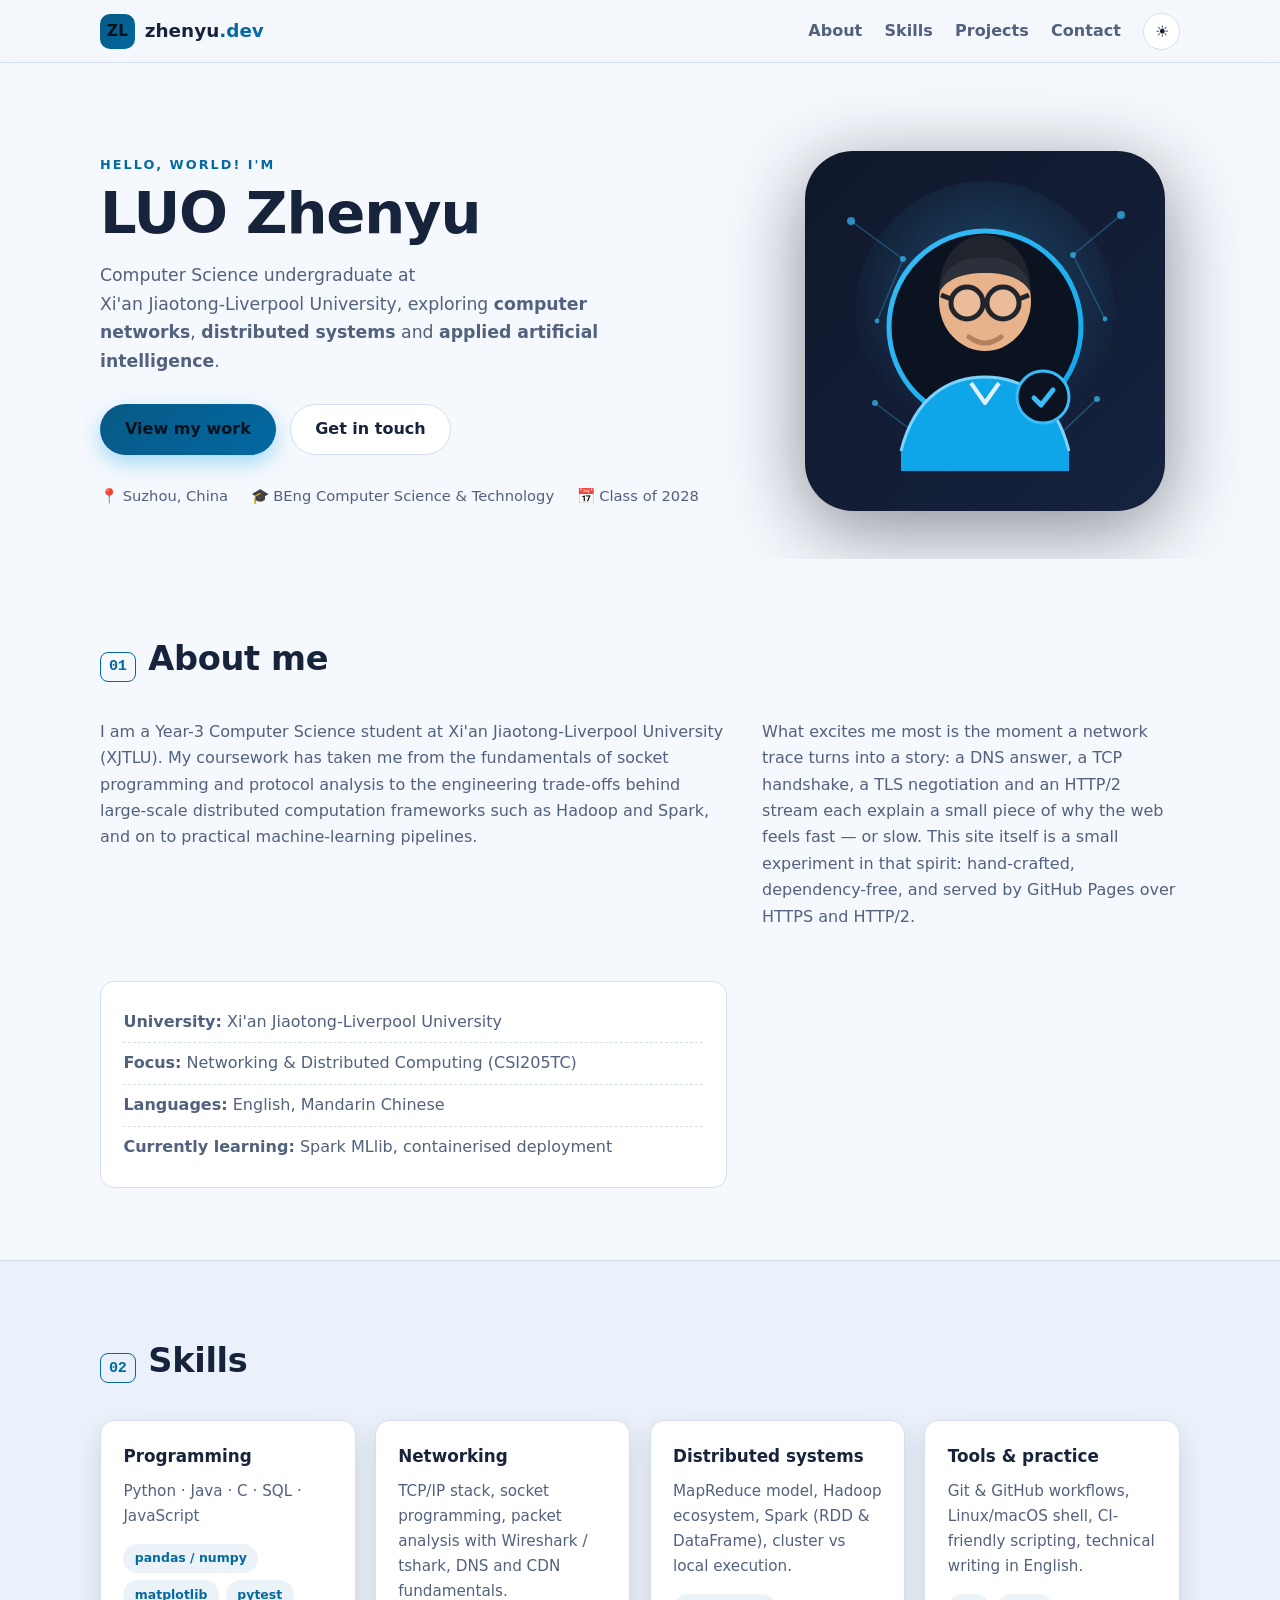
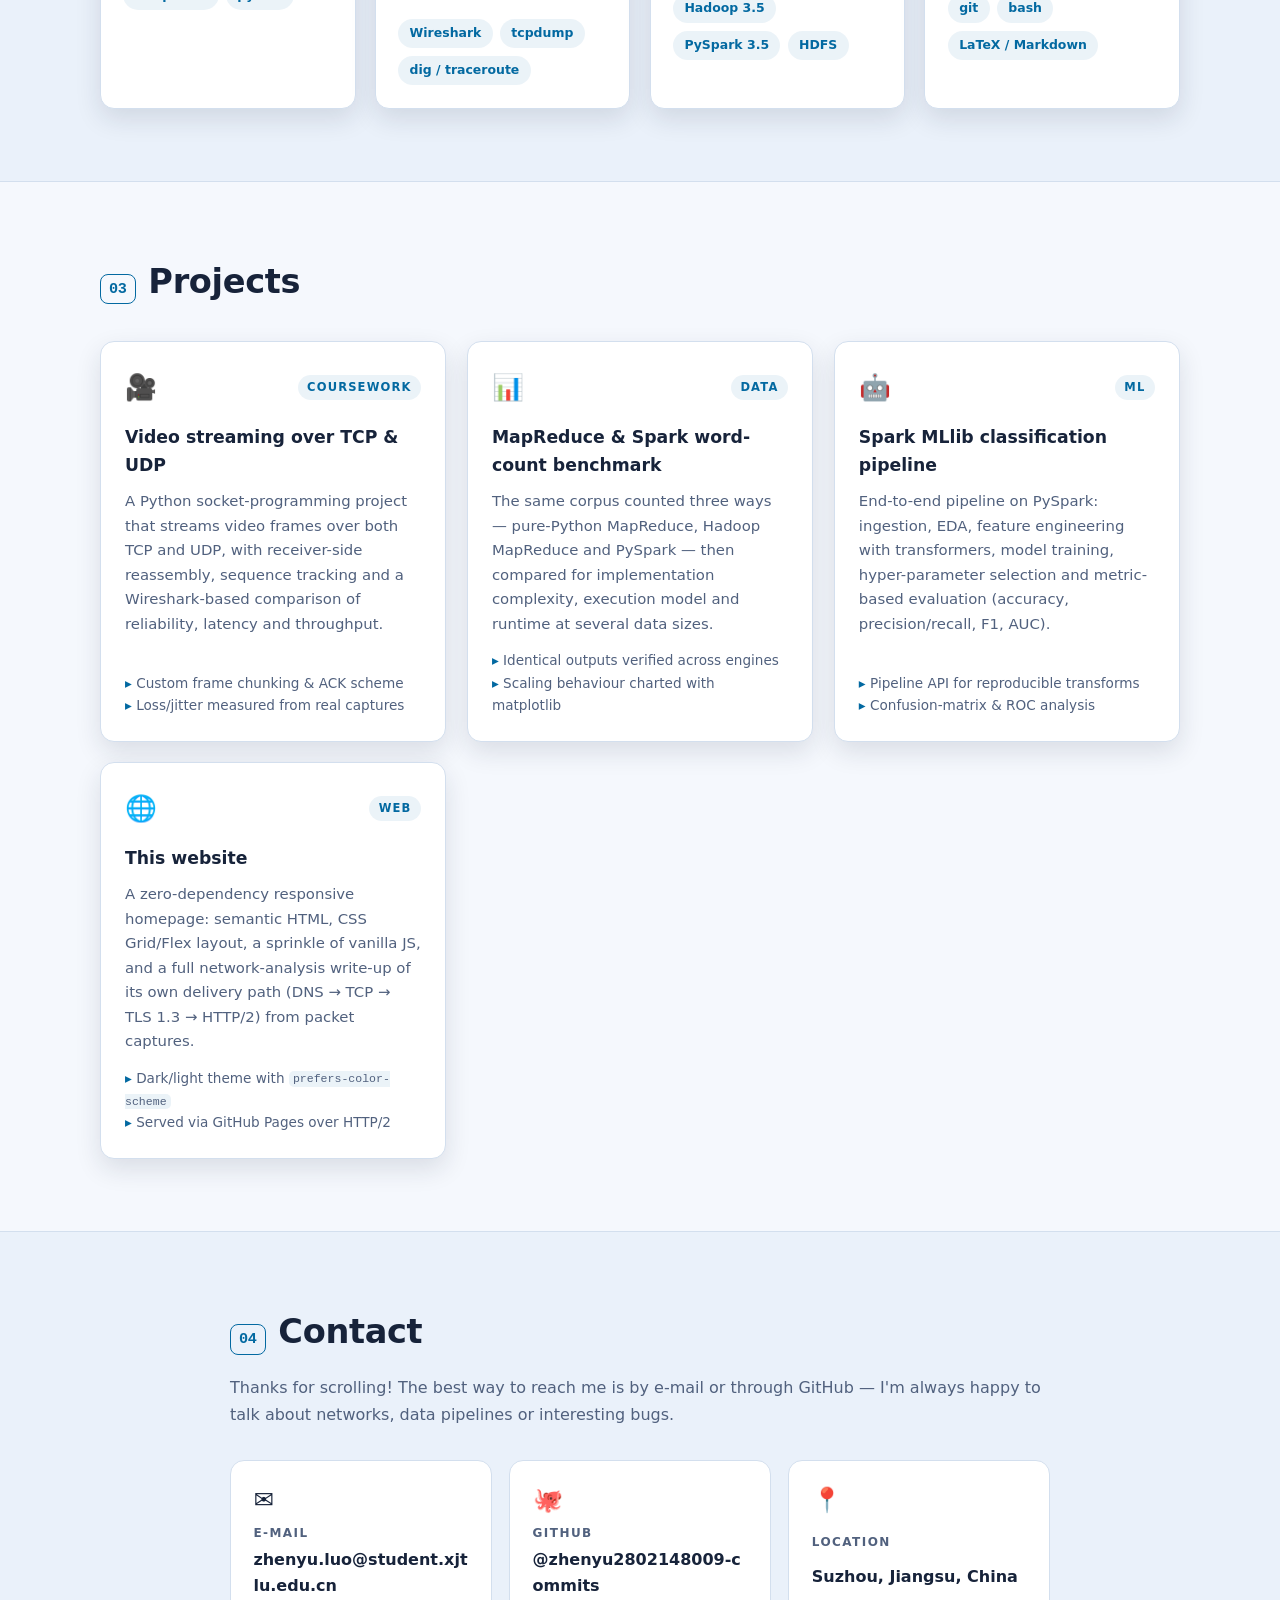
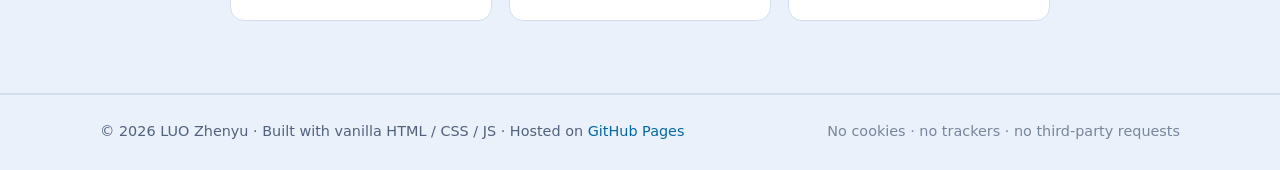
==== index.html @ c163ea19 "Initial homepage: responsive personal site (CSI205TC Q2)" ====
<!DOCTYPE html>
<html lang="en">
<head>
  <meta charset="UTF-8">
  <meta name="viewport" content="width=device-width, initial-scale=1.0">
  <meta name="description" content="Personal homepage of LUO Zhenyu — BEng Computer Science student at Xi'an Jiaotong-Liverpool University interested in networking, distributed systems and applied AI.">
  <meta name="author" content="LUO Zhenyu">
  <meta name="color-scheme" content="dark light">
  <meta property="og:title" content="LUO Zhenyu — Personal Homepage">
  <meta property="og:description" content="Computer Science student at XJTLU. Networking, distributed systems and applied AI.">
  <meta property="og:type" content="website">
  <meta property="og:url" content="https://zhenyu2802148009-commits.github.io/">
  <meta name="theme-color" content="#0f172a">
  <title>LUO Zhenyu — Personal Homepage</title>
  <link rel="icon" href="data:image/svg+xml,%3Csvg xmlns='http://www.w3.org/2000/svg' viewBox='0 0 64 64'%3E%3Crect width='64' height='64' rx='14' fill='%230f172a'/%3E%3Ctext x='32' y='42' font-family='Arial,Helvetica,sans-serif' font-size='30' font-weight='bold' fill='%2338bdf8' text-anchor='middle'%3EZL%3C/text%3E%3C/svg%3E">
  <link rel="stylesheet" href="css/style.css">
</head>
<body>
  <a class="skip-link" href="#main">Skip to main content</a>

  <header class="site-header">
    <nav class="nav container" aria-label="Main navigation">
      <a class="brand" href="#top">
        <span class="brand-mark" aria-hidden="true">ZL</span>
        <span class="brand-text">zhenyu<span class="accent">.dev</span></span>
      </a>
      <button class="nav-toggle" id="navToggle" aria-expanded="false" aria-controls="navMenu" aria-label="Toggle navigation menu">
        <span class="bar"></span><span class="bar"></span><span class="bar"></span>
      </button>
      <ul class="nav-menu" id="navMenu">
        <li><a href="#about">About</a></li>
        <li><a href="#skills">Skills</a></li>
        <li><a href="#projects">Projects</a></li>
        <li><a href="#contact">Contact</a></li>
        <li>
          <button class="theme-btn" id="themeToggle" aria-label="Toggle colour theme" title="Toggle theme">
            <span class="theme-icon" aria-hidden="true">☾</span>
          </button>
        </li>
      </ul>
    </nav>
  </header>

  <main id="main">
    <span id="top"></span>

    <!-- ============ HERO ============ -->
    <section class="hero" aria-labelledby="hero-title">
      <div class="container hero-grid">
        <div class="hero-text">
          <p class="eyebrow">Hello, world! I'm</p>
          <h1 id="hero-title">LUO Zhenyu</h1>
          <p class="tagline">
            Computer Science undergraduate at
            <span class="nowrap">Xi'an Jiaotong-Liverpool University</span>,
            exploring <strong>computer networks</strong>, <strong>distributed systems</strong>
            and <strong>applied artificial intelligence</strong>.
          </p>
          <div class="hero-actions">
            <a class="btn btn-primary" href="#projects">View my work</a>
            <a class="btn btn-ghost" href="#contact">Get in touch</a>
          </div>
          <ul class="hero-meta" aria-label="Quick facts">
            <li>📍 Suzhou, China</li>
            <li>🎓 BEng Computer Science &amp; Technology</li>
            <li>📅 Class of 2028</li>
          </ul>
        </div>
        <div class="hero-art" aria-hidden="true">
          <img src="assets/profile.svg" alt="" width="360" height="360" loading="eager">
        </div>
      </div>
    </section>

    <!-- ============ ABOUT ============ -->
    <section id="about" class="section" aria-labelledby="about-title">
      <div class="container">
        <h2 id="about-title"><span class="sec-num">01</span> About me</h2>
        <div class="about-grid">
          <p>
            I am a Year-3 Computer Science student at Xi'an Jiaotong-Liverpool University (XJTLU).
            My coursework has taken me from the fundamentals of socket programming and protocol
            analysis to the engineering trade-offs behind large-scale distributed computation
            frameworks such as Hadoop and Spark, and on to practical machine-learning pipelines.
          </p>
          <p>
            What excites me most is the moment a network trace turns into a story: a DNS answer,
            a TCP handshake, a TLS negotiation and an HTTP/2 stream each explain a small piece of
            why the web feels fast — or slow. This site itself is a small experiment in that
            spirit: hand-crafted, dependency-free, and served by GitHub Pages over HTTPS and
            HTTP/2.
          </p>
          <ul class="facts">
            <li><strong>University:</strong> Xi'an Jiaotong-Liverpool University</li>
            <li><strong>Focus:</strong> Networking &amp; Distributed Computing (CSI205TC)</li>
            <li><strong>Languages:</strong> English, Mandarin Chinese</li>
            <li><strong>Currently learning:</strong> Spark MLlib, containerised deployment</li>
          </ul>
        </div>
      </div>
    </section>

    <!-- ============ SKILLS ============ -->
    <section id="skills" class="section section-alt" aria-labelledby="skills-title">
      <div class="container">
        <h2 id="skills-title"><span class="sec-num">02</span> Skills</h2>
        <div class="skills-grid">
          <article class="skill-card">
            <h3>Programming</h3>
            <p>Python · Java · C · SQL · JavaScript</p>
            <div class="chips">
              <span class="chip">pandas / numpy</span>
              <span class="chip">matplotlib</span>
              <span class="chip">pytest</span>
            </div>
          </article>
          <article class="skill-card">
            <h3>Networking</h3>
            <p>TCP/IP stack, socket programming, packet analysis with Wireshark / tshark, DNS and CDN fundamentals.</p>
            <div class="chips">
              <span class="chip">Wireshark</span>
              <span class="chip">tcpdump</span>
              <span class="chip">dig / traceroute</span>
            </div>
          </article>
          <article class="skill-card">
            <h3>Distributed systems</h3>
            <p>MapReduce model, Hadoop ecosystem, Spark (RDD &amp; DataFrame), cluster vs local execution.</p>
            <div class="chips">
              <span class="chip">Hadoop 3.5</span>
              <span class="chip">PySpark 3.5</span>
              <span class="chip">HDFS</span>
            </div>
          </article>
          <article class="skill-card">
            <h3>Tools &amp; practice</h3>
            <p>Git &amp; GitHub workflows, Linux/macOS shell, CI-friendly scripting, technical writing in English.</p>
            <div class="chips">
              <span class="chip">git</span>
              <span class="chip">bash</span>
              <span class="chip">LaTeX / Markdown</span>
            </div>
          </article>
        </div>
      </div>
    </section>

    <!-- ============ PROJECTS ============ -->
    <section id="projects" class="section" aria-labelledby="projects-title">
      <div class="container">
        <h2 id="projects-title"><span class="sec-num">03</span> Projects</h2>
        <div class="projects-grid">
          <article class="project-card">
            <div class="project-top"><span class="proj-icon" aria-hidden="true">🎥</span><span class="proj-tag">Coursework</span></div>
            <h3>Video streaming over TCP &amp; UDP</h3>
            <p>
              A Python socket-programming project that streams video frames over both TCP and UDP,
              with receiver-side reassembly, sequence tracking and a Wireshark-based comparison of
              reliability, latency and throughput.
            </p>
            <ul class="proj-notes">
              <li>Custom frame chunking &amp; ACK scheme</li>
              <li>Loss/jitter measured from real captures</li>
            </ul>
          </article>
          <article class="project-card">
            <div class="project-top"><span class="proj-icon" aria-hidden="true">📊</span><span class="proj-tag">Data</span></div>
            <h3>MapReduce &amp; Spark word-count benchmark</h3>
            <p>
              The same corpus counted three ways — pure-Python MapReduce, Hadoop MapReduce and
              PySpark — then compared for implementation complexity, execution model and runtime
              at several data sizes.
            </p>
            <ul class="proj-notes">
              <li>Identical outputs verified across engines</li>
              <li>Scaling behaviour charted with matplotlib</li>
            </ul>
          </article>
          <article class="project-card">
            <div class="project-top"><span class="proj-icon" aria-hidden="true">🤖</span><span class="proj-tag">ML</span></div>
            <h3>Spark MLlib classification pipeline</h3>
            <p>
              End-to-end pipeline on PySpark: ingestion, EDA, feature engineering with
              transformers, model training, hyper-parameter selection and metric-based evaluation
              (accuracy, precision/recall, F1, AUC).
            </p>
            <ul class="proj-notes">
              <li>Pipeline API for reproducible transforms</li>
              <li>Confusion-matrix &amp; ROC analysis</li>
            </ul>
          </article>
          <article class="project-card">
            <div class="project-top"><span class="proj-icon" aria-hidden="true">🌐</span><span class="proj-tag">Web</span></div>
            <h3>This website</h3>
            <p>
              A zero-dependency responsive homepage: semantic HTML, CSS Grid/Flex layout, a
              sprinkle of vanilla JS, and a full network-analysis write-up of its own delivery
              path (DNS → TCP → TLS 1.3 → HTTP/2) from packet captures.
            </p>
            <ul class="proj-notes">
              <li>Dark/light theme with <code>prefers-color-scheme</code></li>
              <li>Served via GitHub Pages over HTTP/2</li>
            </ul>
          </article>
        </div>
      </div>
    </section>

    <!-- ============ CONTACT ============ -->
    <section id="contact" class="section section-alt" aria-labelledby="contact-title">
      <div class="container contact-wrap">
        <h2 id="contact-title"><span class="sec-num">04</span> Contact</h2>
        <p class="contact-lead">
          Thanks for scrolling! The best way to reach me is by e-mail or through GitHub —
          I'm always happy to talk about networks, data pipelines or interesting bugs.
        </p>
        <div class="contact-cards">
          <a class="contact-card" href="mailto:zhenyu.luo@student.xjtlu.edu.cn">
            <span class="cc-icon" aria-hidden="true">✉️</span>
            <span class="cc-label">E-mail</span>
            <span class="cc-value">zhenyu.luo@student.xjtlu.edu.cn</span>
          </a>
          <a class="contact-card" href="https://github.com/zhenyu2802148009-commits" rel="noopener">
            <span class="cc-icon" aria-hidden="true">🐙</span>
            <span class="cc-label">GitHub</span>
            <span class="cc-value">@zhenyu2802148009-commits</span>
          </a>
          <div class="contact-card">
            <span class="cc-icon" aria-hidden="true">📍</span>
            <span class="cc-label">Location</span>
            <span class="cc-value">Suzhou, Jiangsu, China</span>
          </div>
        </div>
      </div>
    </section>
  </main>

  <footer class="site-footer">
    <div class="container footer-inner">
      <p>© <span id="year">2026</span> LUO Zhenyu · Built with vanilla HTML / CSS / JS · Hosted on
        <a href="https://pages.github.com/" rel="noopener">GitHub Pages</a></p>
      <p class="footer-note">No cookies · no trackers · no third-party requests</p>
    </div>
  </footer>

  <button id="backTop" class="back-top" aria-label="Back to top" title="Back to top">↑</button>

  <script src="js/main.js" defer></script>
</body>
</html>
---- css/style.css ----
/* ============================================================
   LUO Zhenyu — personal homepage stylesheet
   Zero dependencies · CSS custom properties · Grid + Flex
   Dark theme is the default; light theme via [data-theme]
   or prefers-color-scheme when no explicit choice stored.
   ============================================================ */

:root {
  --bg: #0b1220;
  --bg-alt: #0f172a;
  --surface: #111c33;
  --surface-2: #16233f;
  --border: #24345c;
  --text: #e5ecf8;
  --text-dim: #9db0d0;
  --accent: #38bdf8;
  --accent-strong: #0ea5e9;
  --accent-soft: rgba(56, 189, 248, 0.12);
  --shadow: 0 10px 30px rgba(2, 8, 20, 0.55);
  --radius: 14px;
  --maxw: 1080px;
  color-scheme: dark;
}

[data-theme="light"] {
  --bg: #f5f8fd;
  --bg-alt: #eaf1fa;
  --surface: #ffffff;
  --surface-2: #f0f5fc;
  --border: #d3dfee;
  --text: #17233a;
  --text-dim: #51617e;
  --accent: #0369a1;
  --accent-strong: #075985;
  --accent-soft: rgba(3, 105, 161, 0.08);
  --shadow: 0 10px 26px rgba(23, 35, 58, 0.12);
  color-scheme: light;
}

* { box-sizing: border-box; }

html { scroll-behavior: smooth; }

body {
  margin: 0;
  font-family: "Avenir Next", "Segoe UI", "PingFang SC", "Hiragino Sans GB",
    "Microsoft YaHei", system-ui, sans-serif;
  background: var(--bg);
  color: var(--text);
  line-height: 1.65;
  -webkit-font-smoothing: antialiased;
}

img { max-width: 100%; height: auto; display: block; }

a { color: var(--accent); text-decoration: none; }
a:hover { text-decoration: underline; }

.container { width: min(var(--maxw), 92%); margin-inline: auto; }

.accent { color: var(--accent); }
.nowrap { white-space: nowrap; }

.skip-link {
  position: absolute; left: -9999px; top: 0;
  background: var(--accent); color: #04121f;
  padding: 0.5rem 1rem; border-radius: 0 0 8px 0; z-index: 100;
}
.skip-link:focus { left: 0; }

/* ---------------- header / nav ---------------- */

.site-header {
  position: sticky; top: 0; z-index: 50;
  background: color-mix(in srgb, var(--bg) 82%, transparent);
  backdrop-filter: blur(10px);
  border-bottom: 1px solid var(--border);
}

.nav { display: flex; align-items: center; justify-content: space-between; gap: 1rem; padding: 0.8rem 0; }

.brand { display: inline-flex; align-items: center; gap: 0.6rem; font-weight: 700; font-size: 1.15rem; color: var(--text); }
.brand:hover { text-decoration: none; }
.brand-mark {
  display: inline-grid; place-items: center;
  width: 2.2rem; height: 2.2rem; border-radius: 10px;
  background: linear-gradient(135deg, var(--accent-strong), var(--accent));
  color: #04121f; font-size: 0.95rem; letter-spacing: 0.02em;
}

.nav-menu {
  display: flex; align-items: center; gap: 1.4rem;
  list-style: none; margin: 0; padding: 0;
}
.nav-menu a:not(.theme-btn) { color: var(--text-dim); font-weight: 600; }
.nav-menu a:not(.theme-btn):hover { color: var(--accent); text-decoration: none; }

.nav-toggle { display: none; background: none; border: 0; cursor: pointer; padding: 0.4rem; }
.nav-toggle .bar {
  display: block; width: 22px; height: 2.5px; margin: 4.5px 0;
  background: var(--text); border-radius: 2px; transition: transform 0.25s, opacity 0.25s;
}
.nav-toggle[aria-expanded="true"] .bar:nth-child(1) { transform: translateY(7px) rotate(45deg); }
.nav-toggle[aria-expanded="true"] .bar:nth-child(2) { opacity: 0; }
.nav-toggle[aria-expanded="true"] .bar:nth-child(3) { transform: translateY(-7px) rotate(-45deg); }

.theme-btn {
  display: inline-grid; place-items: center;
  width: 2.3rem; height: 2.3rem; border-radius: 50%;
  border: 1px solid var(--border); background: var(--surface);
  color: var(--text); font-size: 1rem; cursor: pointer;
  transition: transform 0.2s, border-color 0.2s;
}
.theme-btn:hover { transform: rotate(-18deg); border-color: var(--accent); }

/* ---------------- hero ---------------- */

.hero { padding: clamp(3rem, 8vw, 5.5rem) 0 3rem; overflow: hidden; }
.hero-grid { display: grid; grid-template-columns: 1.25fr 0.75fr; align-items: center; gap: 2.5rem; }

.eyebrow {
  margin: 0 0 0.4rem; color: var(--accent);
  text-transform: uppercase; letter-spacing: 0.16em; font-size: 0.8rem; font-weight: 700;
}
.hero h1 {
  margin: 0 0 1rem; font-size: clamp(2.4rem, 6vw, 3.6rem);
  line-height: 1.1; letter-spacing: -0.02em;
  background: linear-gradient(120deg, var(--text) 55%, var(--accent));
  -webkit-background-clip: text; background-clip: text; color: transparent;
}
.tagline { margin: 0 0 1.8rem; font-size: 1.08rem; color: var(--text-dim); max-width: 34em; }

.hero-actions { display: flex; flex-wrap: wrap; gap: 0.9rem; margin-bottom: 1.8rem; }

.btn {
  display: inline-block; padding: 0.72rem 1.5rem; border-radius: 999px;
  font-weight: 700; border: 1px solid transparent; cursor: pointer;
  transition: transform 0.18s, box-shadow 0.18s, background 0.18s;
}
.btn:hover { text-decoration: none; transform: translateY(-2px); }
.btn-primary { background: linear-gradient(135deg, var(--accent-strong), var(--accent)); color: #04121f; box-shadow: 0 8px 20px rgba(14, 165, 233, 0.35); }
.btn-ghost { border-color: var(--border); color: var(--text); background: var(--surface); }
.btn-ghost:hover { border-color: var(--accent); }

.hero-meta { list-style: none; display: flex; flex-wrap: wrap; gap: 0.4rem 1.4rem; margin: 0; padding: 0; color: var(--text-dim); font-size: 0.92rem; }

.hero-art { display: grid; place-items: center; }
.hero-art img { filter: drop-shadow(0 18px 40px rgba(2, 8, 20, 0.45)); }

/* ---------------- sections ---------------- */

.section { padding: clamp(2.8rem, 6vw, 4.5rem) 0; }
.section-alt { background: var(--bg-alt); border-block: 1px solid var(--border); }

.section h2 {
  display: flex; align-items: baseline; gap: 0.8rem;
  margin: 0 0 2rem; font-size: clamp(1.6rem, 4vw, 2.1rem); letter-spacing: -0.01em;
}
.sec-num {
  font-size: 0.95rem; font-weight: 800; color: var(--accent);
  border: 1.5px solid var(--accent); border-radius: 8px; padding: 0.1rem 0.5rem;
  font-family: "SF Mono", ui-monospace, Menlo, Consolas, monospace;
}

/* about */
.about-grid { display: grid; grid-template-columns: 1.2fr 0.8fr; gap: 2.2rem; align-items: start; }
.about-grid p { margin-top: 0; color: var(--text-dim); }
.facts { list-style: none; margin: 0; padding: 1.2rem 1.4rem; background: var(--surface); border: 1px solid var(--border); border-radius: var(--radius); }
.facts li { padding: 0.45rem 0; border-bottom: 1px dashed var(--border); color: var(--text-dim); }
.facts li:last-child { border-bottom: 0; }

/* skills */
.skills-grid { display: grid; grid-template-columns: repeat(auto-fit, minmax(230px, 1fr)); gap: 1.2rem; }
.skill-card {
  background: var(--surface); border: 1px solid var(--border);
  border-radius: var(--radius); padding: 1.4rem; box-shadow: var(--shadow);
  transition: transform 0.2s, border-color 0.2s;
}
.skill-card:hover { transform: translateY(-4px); border-color: var(--accent); }
.skill-card h3 { margin: 0 0 0.5rem; font-size: 1.05rem; }
.skill-card p { margin: 0 0 0.9rem; color: var(--text-dim); font-size: 0.95rem; }
.chips { display: flex; flex-wrap: wrap; gap: 0.45rem; }
.chip {
  font-size: 0.78rem; font-weight: 600; padding: 0.22rem 0.65rem;
  background: var(--accent-soft); color: var(--accent);
  border-radius: 999px; border: 1px solid transparent;
}

/* projects */
.projects-grid { display: grid; grid-template-columns: repeat(auto-fit, minmax(260px, 1fr)); gap: 1.3rem; }
.project-card {
  display: flex; flex-direction: column;
  background: var(--surface); border: 1px solid var(--border);
  border-radius: var(--radius); padding: 1.5rem; box-shadow: var(--shadow);
  transition: transform 0.2s, border-color 0.2s;
}
.project-card:hover { transform: translateY(-4px); border-color: var(--accent); }
.project-top { display: flex; justify-content: space-between; align-items: center; margin-bottom: 0.9rem; }
.proj-icon { font-size: 1.6rem; }
.proj-tag {
  font-size: 0.72rem; font-weight: 700; text-transform: uppercase; letter-spacing: 0.1em;
  color: var(--accent); background: var(--accent-soft); padding: 0.2rem 0.6rem; border-radius: 999px;
}
.project-card h3 { margin: 0 0 0.6rem; font-size: 1.08rem; }
.project-card p { margin: 0 0 0.8rem; color: var(--text-dim); font-size: 0.93rem; flex-grow: 1; }
.proj-notes { list-style: none; margin: 0; padding: 0; font-size: 0.85rem; color: var(--text-dim); }
.proj-notes li::before { content: "▸ "; color: var(--accent); }
.project-card code { font-family: ui-monospace, Menlo, Consolas, monospace; font-size: 0.85em; background: var(--accent-soft); padding: 0.1em 0.35em; border-radius: 5px; }

/* contact */
.contact-wrap { max-width: 820px; }
.contact-lead { color: var(--text-dim); margin: -1rem 0 2rem; }
.contact-cards { display: grid; grid-template-columns: repeat(auto-fit, minmax(220px, 1fr)); gap: 1.1rem; }
.contact-card {
  display: grid; gap: 0.2rem; justify-items: start;
  background: var(--surface); border: 1px solid var(--border);
  border-radius: var(--radius); padding: 1.25rem 1.4rem; color: var(--text);
  transition: transform 0.2s, border-color 0.2s;
}
a.contact-card:hover { text-decoration: none; transform: translateY(-4px); border-color: var(--accent); }
.cc-icon { font-size: 1.5rem; }
.cc-label { font-size: 0.75rem; text-transform: uppercase; letter-spacing: 0.12em; color: var(--text-dim); font-weight: 700; }
.cc-value { font-weight: 600; word-break: break-all; }

/* ---------------- footer ---------------- */

.site-footer { border-top: 1px solid var(--border); background: var(--bg-alt); padding: 1.6rem 0; }
.footer-inner { display: flex; flex-wrap: wrap; justify-content: space-between; gap: 0.6rem; color: var(--text-dim); font-size: 0.9rem; }
.footer-inner p { margin: 0; }
.footer-note { opacity: 0.75; }

/* ---------------- back to top ---------------- */

.back-top {
  position: fixed; right: 1.2rem; bottom: 1.2rem; z-index: 40;
  width: 2.7rem; height: 2.7rem; border-radius: 50%;
  border: 1px solid var(--border); background: var(--surface); color: var(--text);
  font-size: 1.15rem; cursor: pointer; box-shadow: var(--shadow);
  opacity: 0; visibility: hidden; transform: translateY(8px);
  transition: opacity 0.25s, transform 0.25s, visibility 0.25s;
}
.back-top.show { opacity: 1; visibility: visible; transform: none; }
.back-top:hover { border-color: var(--accent); color: var(--accent); }

/* ---------------- reveal-on-scroll ---------------- */

.reveal { opacity: 0; transform: translateY(18px); transition: opacity 0.6s ease, transform 0.6s ease; }
.reveal.visible { opacity: 1; transform: none; }

@media (prefers-reduced-motion: reduce) {
  html { scroll-behavior: auto; }
  .reveal { opacity: 1; transform: none; transition: none; }
}

/* ---------------- responsive ---------------- */

@media (max-width: 768px) {
  .nav-toggle { display: block; }
  .nav-menu {
    position: absolute; top: 100%; left: 0; right: 0;
    flex-direction: column; align-items: stretch; gap: 0;
    background: var(--bg); border-bottom: 1px solid var(--border);
    padding: 0.4rem 4%; max-height: 0; overflow: hidden;
    transition: max-height 0.3s ease;
  }
  .nav-menu.open { max-height: 320px; padding-bottom: 0.8rem; }
  .nav-menu li { border-top: 1px solid var(--border); }
  .nav-menu li:first-child { border-top: 0; }
  .nav-menu a:not(.theme-btn) { display: block; padding: 0.85rem 0.2rem; }
  .nav-menu li:last-child { padding: 0.6rem 0.2rem; }

  .hero-grid { grid-template-columns: 1fr; text-align: center; }
  .hero-text { order: 2; }
  .hero-art { order: 1; }
  .hero-art img { width: min(240px, 60vw); }
  .hero-actions { justify-content: center; }
  .hero-meta { justify-content: center; }
  .about-grid { grid-template-columns: 1fr; }
}

/* ---------------- print ---------------- */

@media print {
  .site-header, .back-top, .hero-actions, .theme-btn, .nav-toggle { display: none !important; }
  body { background: #fff; color: #000; }
  .section, .hero { padding: 1rem 0; }
  .skill-card, .project-card, .contact-card, .facts { box-shadow: none; border: 1px solid #999; break-inside: avoid; }
  a { color: #000; }
}
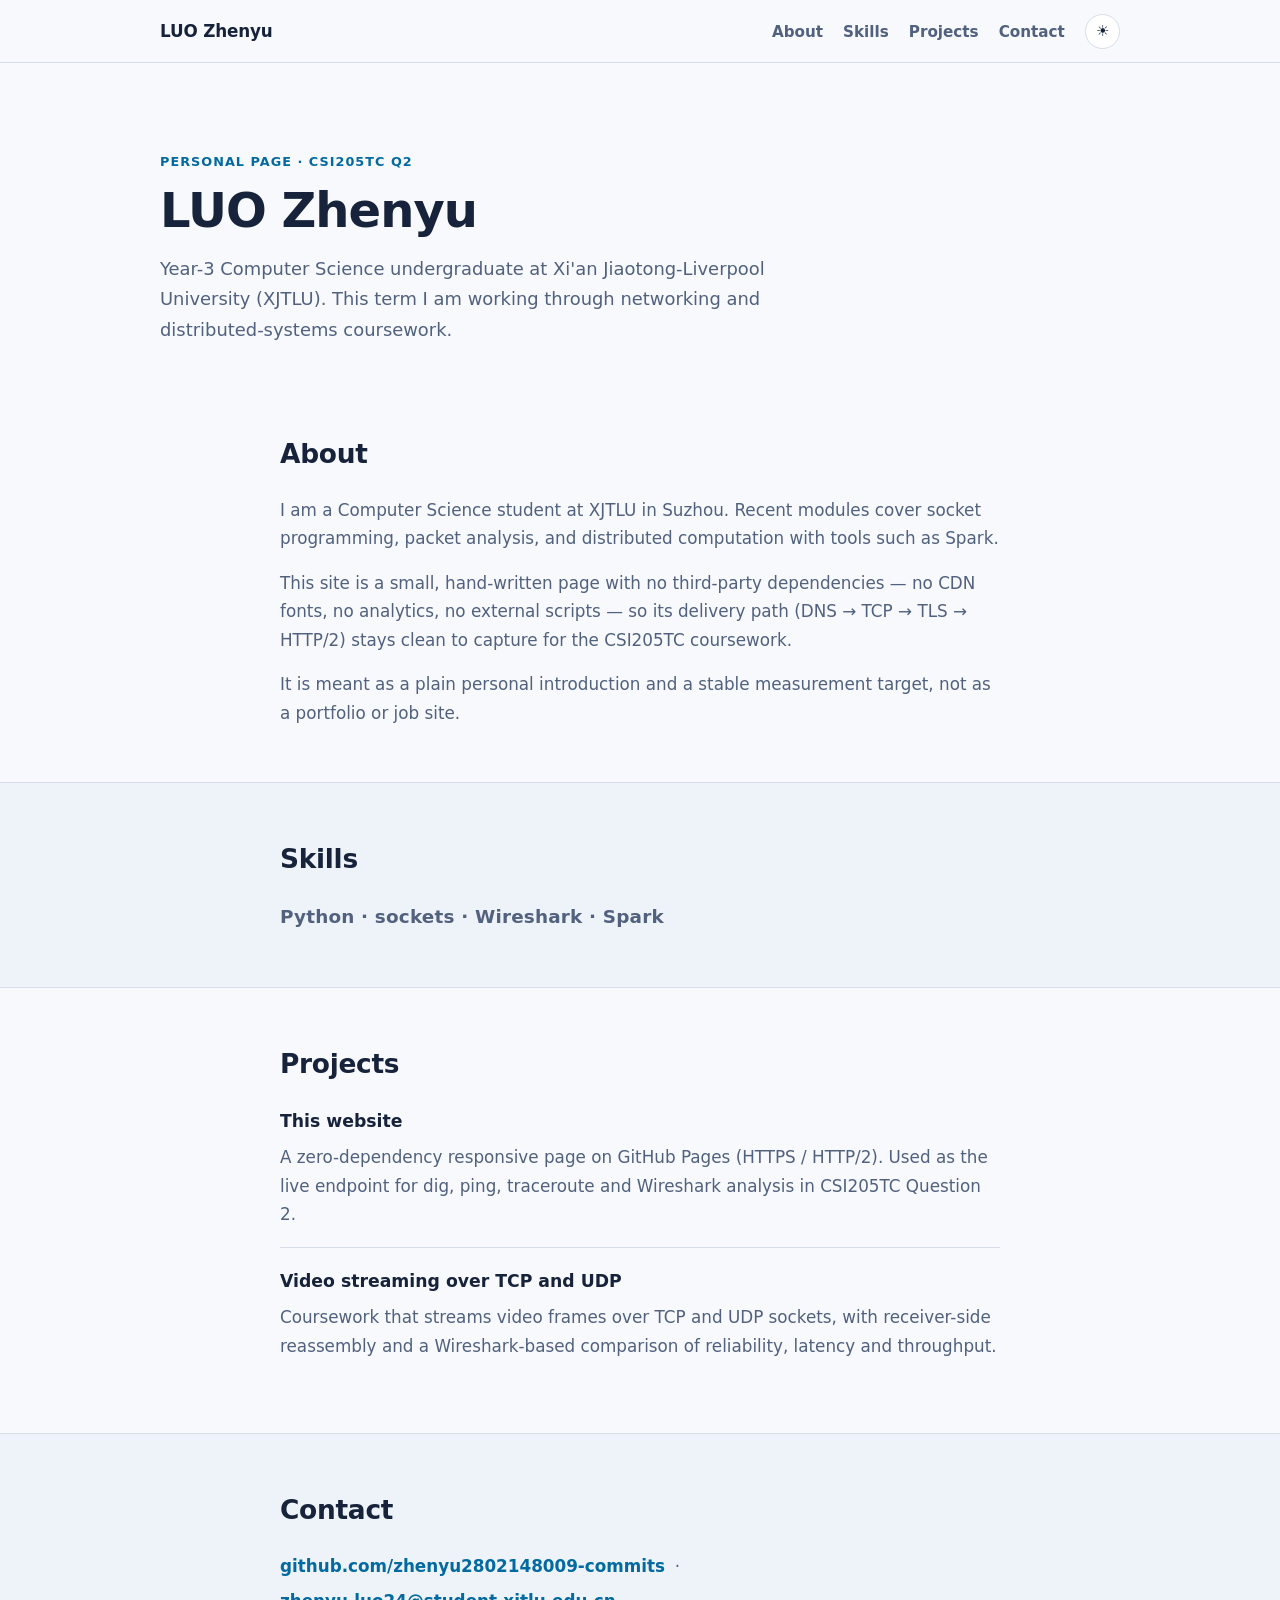
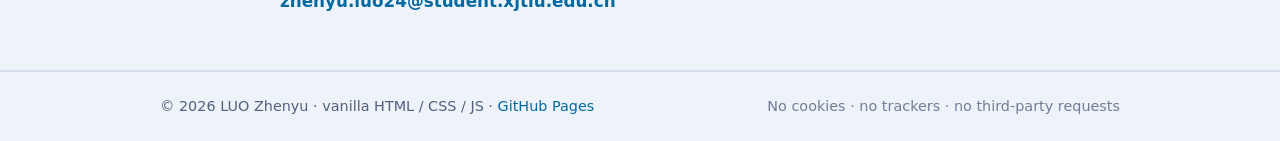
==== commit 7c0d6da5: "Redesign: minimal personal page for CSI205TC Q2 Slim About/Skills/Projects/Contact; drop portfolio C" ====
--- a/index.html
+++ b/index.html
@@ -3,16 +3,16 @@
 <head>
   <meta charset="UTF-8">
   <meta name="viewport" content="width=device-width, initial-scale=1.0">
-  <meta name="description" content="Personal homepage of LUO Zhenyu — BEng Computer Science student at Xi'an Jiaotong-Liverpool University interested in networking, distributed systems and applied AI.">
+  <meta name="description" content="LUO Zhenyu — Year-3 Computer Science student at XJTLU. Minimal personal page used as the CSI205TC Q2 measurement target.">
   <meta name="author" content="LUO Zhenyu">
   <meta name="color-scheme" content="dark light">
-  <meta property="og:title" content="LUO Zhenyu — Personal Homepage">
-  <meta property="og:description" content="Computer Science student at XJTLU. Networking, distributed systems and applied AI.">
+  <meta property="og:title" content="LUO Zhenyu">
+  <meta property="og:description" content="Computer Science student at XJTLU. Networking and distributed systems coursework.">
   <meta property="og:type" content="website">
   <meta property="og:url" content="https://zhenyu2802148009-commits.github.io/">
   <meta name="theme-color" content="#0f172a">
-  <title>LUO Zhenyu — Personal Homepage</title>
-  <link rel="icon" href="data:image/svg+xml,%3Csvg xmlns='http://www.w3.org/2000/svg' viewBox='0 0 64 64'%3E%3Crect width='64' height='64' rx='14' fill='%230f172a'/%3E%3Ctext x='32' y='42' font-family='Arial,Helvetica,sans-serif' font-size='30' font-weight='bold' fill='%2338bdf8' text-anchor='middle'%3EZL%3C/text%3E%3C/svg%3E">
+  <title>LUO Zhenyu</title>
+  <link rel="icon" href="data:image/svg+xml,%3Csvg xmlns='http://www.w3.org/2000/svg' viewBox='0 0 64 64'%3E%3Crect width='64' height='64' rx='12' fill='%230f172a'/%3E%3Ctext x='32' y='42' font-family='Arial,Helvetica,sans-serif' font-size='28' font-weight='bold' fill='%2338bdf8' text-anchor='middle'%3EZL%3C/text%3E%3C/svg%3E">
   <link rel="stylesheet" href="css/style.css">
 </head>
 <body>
@@ -20,10 +20,7 @@
 
   <header class="site-header">
     <nav class="nav container" aria-label="Main navigation">
-      <a class="brand" href="#top">
-        <span class="brand-mark" aria-hidden="true">ZL</span>
-        <span class="brand-text">zhenyu<span class="accent">.dev</span></span>
-      </a>
+      <a class="brand" href="#top">LUO Zhenyu</a>
       <button class="nav-toggle" id="navToggle" aria-expanded="false" aria-controls="navMenu" aria-label="Toggle navigation menu">
         <span class="bar"></span><span class="bar"></span><span class="bar"></span>
       </button>
@@ -44,207 +41,88 @@
   <main id="main">
     <span id="top"></span>
 
-    <!-- ============ HERO ============ -->
     <section class="hero" aria-labelledby="hero-title">
-      <div class="container hero-grid">
-        <div class="hero-text">
-          <p class="eyebrow">Hello, world! I'm</p>
-          <h1 id="hero-title">LUO Zhenyu</h1>
-          <p class="tagline">
-            Computer Science undergraduate at
-            <span class="nowrap">Xi'an Jiaotong-Liverpool University</span>,
-            exploring <strong>computer networks</strong>, <strong>distributed systems</strong>
-            and <strong>applied artificial intelligence</strong>.
-          </p>
-          <div class="hero-actions">
-            <a class="btn btn-primary" href="#projects">View my work</a>
-            <a class="btn btn-ghost" href="#contact">Get in touch</a>
-          </div>
-          <ul class="hero-meta" aria-label="Quick facts">
-            <li>📍 Suzhou, China</li>
-            <li>🎓 BEng Computer Science &amp; Technology</li>
-            <li>📅 Class of 2028</li>
-          </ul>
-        </div>
-        <div class="hero-art" aria-hidden="true">
-          <img src="assets/profile.svg" alt="" width="360" height="360" loading="eager">
-        </div>
+      <div class="container">
+        <p class="eyebrow">Personal page · CSI205TC Q2</p>
+        <h1 id="hero-title">LUO Zhenyu</h1>
+        <p class="tagline">
+          Year-3 Computer Science undergraduate at
+          Xi'an Jiaotong-Liverpool University (XJTLU).
+          This term I am working through networking and distributed-systems coursework.
+        </p>
       </div>
     </section>
 
-    <!-- ============ ABOUT ============ -->
     <section id="about" class="section" aria-labelledby="about-title">
-      <div class="container">
-        <h2 id="about-title"><span class="sec-num">01</span> About me</h2>
-        <div class="about-grid">
-          <p>
-            I am a Year-3 Computer Science student at Xi'an Jiaotong-Liverpool University (XJTLU).
-            My coursework has taken me from the fundamentals of socket programming and protocol
-            analysis to the engineering trade-offs behind large-scale distributed computation
-            frameworks such as Hadoop and Spark, and on to practical machine-learning pipelines.
-          </p>
-          <p>
-            What excites me most is the moment a network trace turns into a story: a DNS answer,
-            a TCP handshake, a TLS negotiation and an HTTP/2 stream each explain a small piece of
-            why the web feels fast — or slow. This site itself is a small experiment in that
-            spirit: hand-crafted, dependency-free, and served by GitHub Pages over HTTPS and
-            HTTP/2.
-          </p>
-          <ul class="facts">
-            <li><strong>University:</strong> Xi'an Jiaotong-Liverpool University</li>
-            <li><strong>Focus:</strong> Networking &amp; Distributed Computing (CSI205TC)</li>
-            <li><strong>Languages:</strong> English, Mandarin Chinese</li>
-            <li><strong>Currently learning:</strong> Spark MLlib, containerised deployment</li>
-          </ul>
-        </div>
+      <div class="container narrow">
+        <h2 id="about-title">About</h2>
+        <p>
+          I am a Computer Science student at XJTLU in Suzhou.
+          Recent modules cover socket programming, packet analysis, and distributed
+          computation with tools such as Spark.
+        </p>
+        <p>
+          This site is a small, hand-written page with no third-party dependencies —
+          no CDN fonts, no analytics, no external scripts — so its delivery path
+          (DNS → TCP → TLS → HTTP/2) stays clean to capture for the CSI205TC coursework.
+        </p>
+        <p>
+          It is meant as a plain personal introduction and a stable measurement target,
+          not as a portfolio or job site.
+        </p>
       </div>
     </section>
 
-    <!-- ============ SKILLS ============ -->
     <section id="skills" class="section section-alt" aria-labelledby="skills-title">
-      <div class="container">
-        <h2 id="skills-title"><span class="sec-num">02</span> Skills</h2>
-        <div class="skills-grid">
-          <article class="skill-card">
-            <h3>Programming</h3>
-            <p>Python · Java · C · SQL · JavaScript</p>
-            <div class="chips">
-              <span class="chip">pandas / numpy</span>
-              <span class="chip">matplotlib</span>
-              <span class="chip">pytest</span>
-            </div>
-          </article>
-          <article class="skill-card">
-            <h3>Networking</h3>
-            <p>TCP/IP stack, socket programming, packet analysis with Wireshark / tshark, DNS and CDN fundamentals.</p>
-            <div class="chips">
-              <span class="chip">Wireshark</span>
-              <span class="chip">tcpdump</span>
-              <span class="chip">dig / traceroute</span>
-            </div>
-          </article>
-          <article class="skill-card">
-            <h3>Distributed systems</h3>
-            <p>MapReduce model, Hadoop ecosystem, Spark (RDD &amp; DataFrame), cluster vs local execution.</p>
-            <div class="chips">
-              <span class="chip">Hadoop 3.5</span>
-              <span class="chip">PySpark 3.5</span>
-              <span class="chip">HDFS</span>
-            </div>
-          </article>
-          <article class="skill-card">
-            <h3>Tools &amp; practice</h3>
-            <p>Git &amp; GitHub workflows, Linux/macOS shell, CI-friendly scripting, technical writing in English.</p>
-            <div class="chips">
-              <span class="chip">git</span>
-              <span class="chip">bash</span>
-              <span class="chip">LaTeX / Markdown</span>
-            </div>
-          </article>
-        </div>
+      <div class="container narrow">
+        <h2 id="skills-title">Skills</h2>
+        <p class="skills-line">Python · sockets · Wireshark · Spark</p>
       </div>
     </section>
 
-    <!-- ============ PROJECTS ============ -->
     <section id="projects" class="section" aria-labelledby="projects-title">
-      <div class="container">
-        <h2 id="projects-title"><span class="sec-num">03</span> Projects</h2>
-        <div class="projects-grid">
-          <article class="project-card">
-            <div class="project-top"><span class="proj-icon" aria-hidden="true">🎥</span><span class="proj-tag">Coursework</span></div>
-            <h3>Video streaming over TCP &amp; UDP</h3>
-            <p>
-              A Python socket-programming project that streams video frames over both TCP and UDP,
-              with receiver-side reassembly, sequence tracking and a Wireshark-based comparison of
-              reliability, latency and throughput.
-            </p>
-            <ul class="proj-notes">
-              <li>Custom frame chunking &amp; ACK scheme</li>
-              <li>Loss/jitter measured from real captures</li>
-            </ul>
-          </article>
-          <article class="project-card">
-            <div class="project-top"><span class="proj-icon" aria-hidden="true">📊</span><span class="proj-tag">Data</span></div>
-            <h3>MapReduce &amp; Spark word-count benchmark</h3>
-            <p>
-              The same corpus counted three ways — pure-Python MapReduce, Hadoop MapReduce and
-              PySpark — then compared for implementation complexity, execution model and runtime
-              at several data sizes.
-            </p>
-            <ul class="proj-notes">
-              <li>Identical outputs verified across engines</li>
-              <li>Scaling behaviour charted with matplotlib</li>
-            </ul>
-          </article>
-          <article class="project-card">
-            <div class="project-top"><span class="proj-icon" aria-hidden="true">🤖</span><span class="proj-tag">ML</span></div>
-            <h3>Spark MLlib classification pipeline</h3>
-            <p>
-              End-to-end pipeline on PySpark: ingestion, EDA, feature engineering with
-              transformers, model training, hyper-parameter selection and metric-based evaluation
-              (accuracy, precision/recall, F1, AUC).
-            </p>
-            <ul class="proj-notes">
-              <li>Pipeline API for reproducible transforms</li>
-              <li>Confusion-matrix &amp; ROC analysis</li>
-            </ul>
-          </article>
-          <article class="project-card">
-            <div class="project-top"><span class="proj-icon" aria-hidden="true">🌐</span><span class="proj-tag">Web</span></div>
-            <h3>This website</h3>
-            <p>
-              A zero-dependency responsive homepage: semantic HTML, CSS Grid/Flex layout, a
-              sprinkle of vanilla JS, and a full network-analysis write-up of its own delivery
-              path (DNS → TCP → TLS 1.3 → HTTP/2) from packet captures.
-            </p>
-            <ul class="proj-notes">
-              <li>Dark/light theme with <code>prefers-color-scheme</code></li>
-              <li>Served via GitHub Pages over HTTP/2</li>
-            </ul>
-          </article>
-        </div>
+      <div class="container narrow">
+        <h2 id="projects-title">Projects</h2>
+        <article class="project">
+          <h3>This website</h3>
+          <p>
+            A zero-dependency responsive page on GitHub Pages (HTTPS / HTTP/2).
+            Used as the live endpoint for dig, ping, traceroute and Wireshark analysis
+            in CSI205TC Question 2.
+          </p>
+        </article>
+        <article class="project">
+          <h3>Video streaming over TCP and UDP</h3>
+          <p>
+            Coursework that streams video frames over TCP and UDP sockets, with
+            receiver-side reassembly and a Wireshark-based comparison of
+            reliability, latency and throughput.
+          </p>
+        </article>
       </div>
     </section>
 
-    <!-- ============ CONTACT ============ -->
     <section id="contact" class="section section-alt" aria-labelledby="contact-title">
-      <div class="container contact-wrap">
-        <h2 id="contact-title"><span class="sec-num">04</span> Contact</h2>
-        <p class="contact-lead">
-          Thanks for scrolling! The best way to reach me is by e-mail or through GitHub —
-          I'm always happy to talk about networks, data pipelines or interesting bugs.
+      <div class="container narrow">
+        <h2 id="contact-title">Contact</h2>
+        <p class="contact-line">
+          <a href="https://github.com/zhenyu2802148009-commits" rel="noopener">github.com/zhenyu2802148009-commits</a>
+          <span class="sep" aria-hidden="true">·</span>
+          <a href="mailto:zhenyu.luo24@student.xjtlu.edu.cn">zhenyu.luo24@student.xjtlu.edu.cn</a>
         </p>
-        <div class="contact-cards">
-          <a class="contact-card" href="mailto:zhenyu.luo@student.xjtlu.edu.cn">
-            <span class="cc-icon" aria-hidden="true">✉️</span>
-            <span class="cc-label">E-mail</span>
-            <span class="cc-value">zhenyu.luo@student.xjtlu.edu.cn</span>
-          </a>
-          <a class="contact-card" href="https://github.com/zhenyu2802148009-commits" rel="noopener">
-            <span class="cc-icon" aria-hidden="true">🐙</span>
-            <span class="cc-label">GitHub</span>
-            <span class="cc-value">@zhenyu2802148009-commits</span>
-          </a>
-          <div class="contact-card">
-            <span class="cc-icon" aria-hidden="true">📍</span>
-            <span class="cc-label">Location</span>
-            <span class="cc-value">Suzhou, Jiangsu, China</span>
-          </div>
-        </div>
       </div>
     </section>
   </main>
 
   <footer class="site-footer">
     <div class="container footer-inner">
-      <p>© <span id="year">2026</span> LUO Zhenyu · Built with vanilla HTML / CSS / JS · Hosted on
+      <p>© <span id="year">2026</span> LUO Zhenyu · vanilla HTML / CSS / JS ·
         <a href="https://pages.github.com/" rel="noopener">GitHub Pages</a></p>
       <p class="footer-note">No cookies · no trackers · no third-party requests</p>
     </div>
   </footer>
 
   <button id="backTop" class="back-top" aria-label="Back to top" title="Back to top">↑</button>
-
   <script src="js/main.js" defer></script>
 </body>
 </html>
--- a/css/style.css
+++ b/css/style.css
@@ -1,39 +1,29 @@
-/* ============================================================
-   LUO Zhenyu — personal homepage stylesheet
-   Zero dependencies · CSS custom properties · Grid + Flex
-   Dark theme is the default; light theme via [data-theme]
-   or prefers-color-scheme when no explicit choice stored.
-   ============================================================ */
+/* LUO Zhenyu — minimal personal page
+   Zero dependencies · CSS custom properties · Flex layout
+   Dark default; light via [data-theme] or prefers-color-scheme
+*/
 
 :root {
   --bg: #0b1220;
   --bg-alt: #0f172a;
   --surface: #111c33;
-  --surface-2: #16233f;
   --border: #24345c;
   --text: #e5ecf8;
   --text-dim: #9db0d0;
   --accent: #38bdf8;
-  --accent-strong: #0ea5e9;
-  --accent-soft: rgba(56, 189, 248, 0.12);
-  --shadow: 0 10px 30px rgba(2, 8, 20, 0.55);
-  --radius: 14px;
-  --maxw: 1080px;
+  --maxw: 720px;
+  --navw: 960px;
   color-scheme: dark;
 }
 
 [data-theme="light"] {
-  --bg: #f5f8fd;
-  --bg-alt: #eaf1fa;
+  --bg: #f7f9fc;
+  --bg-alt: #eef3f9;
   --surface: #ffffff;
-  --surface-2: #f0f5fc;
-  --border: #d3dfee;
+  --border: #d5deea;
   --text: #17233a;
   --text-dim: #51617e;
   --accent: #0369a1;
-  --accent-strong: #075985;
-  --accent-soft: rgba(3, 105, 161, 0.08);
-  --shadow: 0 10px 26px rgba(23, 35, 58, 0.12);
   color-scheme: light;
 }
 
@@ -47,19 +37,16 @@
     "Microsoft YaHei", system-ui, sans-serif;
   background: var(--bg);
   color: var(--text);
-  line-height: 1.65;
+  line-height: 1.7;
+  font-size: 1.05rem;
   -webkit-font-smoothing: antialiased;
 }
-
-img { max-width: 100%; height: auto; display: block; }
 
 a { color: var(--accent); text-decoration: none; }
 a:hover { text-decoration: underline; }
 
-.container { width: min(var(--maxw), 92%); margin-inline: auto; }
-
-.accent { color: var(--accent); }
-.nowrap { white-space: nowrap; }
+.container { width: min(var(--navw), 92%); margin-inline: auto; }
+.narrow { width: min(var(--maxw), 92%); margin-inline: auto; }
 
 .skip-link {
   position: absolute; left: -9999px; top: 0;
@@ -68,191 +55,130 @@
 }
 .skip-link:focus { left: 0; }
 
-/* ---------------- header / nav ---------------- */
-
 .site-header {
   position: sticky; top: 0; z-index: 50;
-  background: color-mix(in srgb, var(--bg) 82%, transparent);
-  backdrop-filter: blur(10px);
+  background: color-mix(in srgb, var(--bg) 88%, transparent);
+  backdrop-filter: blur(8px);
   border-bottom: 1px solid var(--border);
 }
 
-.nav { display: flex; align-items: center; justify-content: space-between; gap: 1rem; padding: 0.8rem 0; }
-
-.brand { display: inline-flex; align-items: center; gap: 0.6rem; font-weight: 700; font-size: 1.15rem; color: var(--text); }
-.brand:hover { text-decoration: none; }
-.brand-mark {
-  display: inline-grid; place-items: center;
-  width: 2.2rem; height: 2.2rem; border-radius: 10px;
-  background: linear-gradient(135deg, var(--accent-strong), var(--accent));
-  color: #04121f; font-size: 0.95rem; letter-spacing: 0.02em;
-}
+.nav {
+  display: flex; align-items: center; justify-content: space-between;
+  gap: 1rem; padding: 0.85rem 0;
+}
+
+.brand {
+  font-weight: 700; font-size: 1.05rem; color: var(--text);
+  letter-spacing: -0.01em;
+}
+.brand:hover { text-decoration: none; color: var(--accent); }
 
 .nav-menu {
-  display: flex; align-items: center; gap: 1.4rem;
+  display: flex; align-items: center; gap: 1.25rem;
   list-style: none; margin: 0; padding: 0;
 }
-.nav-menu a:not(.theme-btn) { color: var(--text-dim); font-weight: 600; }
+.nav-menu a:not(.theme-btn) { color: var(--text-dim); font-weight: 600; font-size: 0.95rem; }
 .nav-menu a:not(.theme-btn):hover { color: var(--accent); text-decoration: none; }
 
 .nav-toggle { display: none; background: none; border: 0; cursor: pointer; padding: 0.4rem; }
 .nav-toggle .bar {
   display: block; width: 22px; height: 2.5px; margin: 4.5px 0;
-  background: var(--text); border-radius: 2px; transition: transform 0.25s, opacity 0.25s;
+  background: var(--text); border-radius: 2px;
 }
 .nav-toggle[aria-expanded="true"] .bar:nth-child(1) { transform: translateY(7px) rotate(45deg); }
 .nav-toggle[aria-expanded="true"] .bar:nth-child(2) { opacity: 0; }
 .nav-toggle[aria-expanded="true"] .bar:nth-child(3) { transform: translateY(-7px) rotate(-45deg); }
+.nav-toggle .bar { transition: transform 0.2s, opacity 0.2s; }
 
 .theme-btn {
   display: inline-grid; place-items: center;
-  width: 2.3rem; height: 2.3rem; border-radius: 50%;
+  width: 2.2rem; height: 2.2rem; border-radius: 50%;
   border: 1px solid var(--border); background: var(--surface);
-  color: var(--text); font-size: 1rem; cursor: pointer;
-  transition: transform 0.2s, border-color 0.2s;
-}
-.theme-btn:hover { transform: rotate(-18deg); border-color: var(--accent); }
-
-/* ---------------- hero ---------------- */
-
-.hero { padding: clamp(3rem, 8vw, 5.5rem) 0 3rem; overflow: hidden; }
-.hero-grid { display: grid; grid-template-columns: 1.25fr 0.75fr; align-items: center; gap: 2.5rem; }
-
+  color: var(--text); font-size: 0.95rem; cursor: pointer;
+}
+.theme-btn:hover { border-color: var(--accent); }
+
+.hero { padding: clamp(3.2rem, 9vw, 5.5rem) 0 2rem; }
 .eyebrow {
-  margin: 0 0 0.4rem; color: var(--accent);
-  text-transform: uppercase; letter-spacing: 0.16em; font-size: 0.8rem; font-weight: 700;
+  margin: 0 0 0.6rem; color: var(--accent);
+  letter-spacing: 0.08em; font-size: 0.8rem; font-weight: 700;
+  text-transform: uppercase;
 }
 .hero h1 {
-  margin: 0 0 1rem; font-size: clamp(2.4rem, 6vw, 3.6rem);
-  line-height: 1.1; letter-spacing: -0.02em;
-  background: linear-gradient(120deg, var(--text) 55%, var(--accent));
-  -webkit-background-clip: text; background-clip: text; color: transparent;
-}
-.tagline { margin: 0 0 1.8rem; font-size: 1.08rem; color: var(--text-dim); max-width: 34em; }
-
-.hero-actions { display: flex; flex-wrap: wrap; gap: 0.9rem; margin-bottom: 1.8rem; }
-
-.btn {
-  display: inline-block; padding: 0.72rem 1.5rem; border-radius: 999px;
-  font-weight: 700; border: 1px solid transparent; cursor: pointer;
-  transition: transform 0.18s, box-shadow 0.18s, background 0.18s;
-}
-.btn:hover { text-decoration: none; transform: translateY(-2px); }
-.btn-primary { background: linear-gradient(135deg, var(--accent-strong), var(--accent)); color: #04121f; box-shadow: 0 8px 20px rgba(14, 165, 233, 0.35); }
-.btn-ghost { border-color: var(--border); color: var(--text); background: var(--surface); }
-.btn-ghost:hover { border-color: var(--accent); }
-
-.hero-meta { list-style: none; display: flex; flex-wrap: wrap; gap: 0.4rem 1.4rem; margin: 0; padding: 0; color: var(--text-dim); font-size: 0.92rem; }
-
-.hero-art { display: grid; place-items: center; }
-.hero-art img { filter: drop-shadow(0 18px 40px rgba(2, 8, 20, 0.45)); }
-
-/* ---------------- sections ---------------- */
-
-.section { padding: clamp(2.8rem, 6vw, 4.5rem) 0; }
+  margin: 0 0 1rem;
+  font-size: clamp(2.2rem, 5.5vw, 3rem);
+  line-height: 1.15; letter-spacing: -0.02em; font-weight: 750;
+}
+.tagline {
+  margin: 0; font-size: 1.12rem; color: var(--text-dim); max-width: 36em;
+}
+
+.section { padding: clamp(2.2rem, 5vw, 3.4rem) 0; }
 .section-alt { background: var(--bg-alt); border-block: 1px solid var(--border); }
 
 .section h2 {
-  display: flex; align-items: baseline; gap: 0.8rem;
-  margin: 0 0 2rem; font-size: clamp(1.6rem, 4vw, 2.1rem); letter-spacing: -0.01em;
-}
-.sec-num {
-  font-size: 0.95rem; font-weight: 800; color: var(--accent);
-  border: 1.5px solid var(--accent); border-radius: 8px; padding: 0.1rem 0.5rem;
-  font-family: "SF Mono", ui-monospace, Menlo, Consolas, monospace;
-}
-
-/* about */
-.about-grid { display: grid; grid-template-columns: 1.2fr 0.8fr; gap: 2.2rem; align-items: start; }
-.about-grid p { margin-top: 0; color: var(--text-dim); }
-.facts { list-style: none; margin: 0; padding: 1.2rem 1.4rem; background: var(--surface); border: 1px solid var(--border); border-radius: var(--radius); }
-.facts li { padding: 0.45rem 0; border-bottom: 1px dashed var(--border); color: var(--text-dim); }
-.facts li:last-child { border-bottom: 0; }
-
-/* skills */
-.skills-grid { display: grid; grid-template-columns: repeat(auto-fit, minmax(230px, 1fr)); gap: 1.2rem; }
-.skill-card {
-  background: var(--surface); border: 1px solid var(--border);
-  border-radius: var(--radius); padding: 1.4rem; box-shadow: var(--shadow);
-  transition: transform 0.2s, border-color 0.2s;
-}
-.skill-card:hover { transform: translateY(-4px); border-color: var(--accent); }
-.skill-card h3 { margin: 0 0 0.5rem; font-size: 1.05rem; }
-.skill-card p { margin: 0 0 0.9rem; color: var(--text-dim); font-size: 0.95rem; }
-.chips { display: flex; flex-wrap: wrap; gap: 0.45rem; }
-.chip {
-  font-size: 0.78rem; font-weight: 600; padding: 0.22rem 0.65rem;
-  background: var(--accent-soft); color: var(--accent);
-  border-radius: 999px; border: 1px solid transparent;
-}
-
-/* projects */
-.projects-grid { display: grid; grid-template-columns: repeat(auto-fit, minmax(260px, 1fr)); gap: 1.3rem; }
-.project-card {
-  display: flex; flex-direction: column;
-  background: var(--surface); border: 1px solid var(--border);
-  border-radius: var(--radius); padding: 1.5rem; box-shadow: var(--shadow);
-  transition: transform 0.2s, border-color 0.2s;
-}
-.project-card:hover { transform: translateY(-4px); border-color: var(--accent); }
-.project-top { display: flex; justify-content: space-between; align-items: center; margin-bottom: 0.9rem; }
-.proj-icon { font-size: 1.6rem; }
-.proj-tag {
-  font-size: 0.72rem; font-weight: 700; text-transform: uppercase; letter-spacing: 0.1em;
-  color: var(--accent); background: var(--accent-soft); padding: 0.2rem 0.6rem; border-radius: 999px;
-}
-.project-card h3 { margin: 0 0 0.6rem; font-size: 1.08rem; }
-.project-card p { margin: 0 0 0.8rem; color: var(--text-dim); font-size: 0.93rem; flex-grow: 1; }
-.proj-notes { list-style: none; margin: 0; padding: 0; font-size: 0.85rem; color: var(--text-dim); }
-.proj-notes li::before { content: "▸ "; color: var(--accent); }
-.project-card code { font-family: ui-monospace, Menlo, Consolas, monospace; font-size: 0.85em; background: var(--accent-soft); padding: 0.1em 0.35em; border-radius: 5px; }
-
-/* contact */
-.contact-wrap { max-width: 820px; }
-.contact-lead { color: var(--text-dim); margin: -1rem 0 2rem; }
-.contact-cards { display: grid; grid-template-columns: repeat(auto-fit, minmax(220px, 1fr)); gap: 1.1rem; }
-.contact-card {
-  display: grid; gap: 0.2rem; justify-items: start;
-  background: var(--surface); border: 1px solid var(--border);
-  border-radius: var(--radius); padding: 1.25rem 1.4rem; color: var(--text);
-  transition: transform 0.2s, border-color 0.2s;
-}
-a.contact-card:hover { text-decoration: none; transform: translateY(-4px); border-color: var(--accent); }
-.cc-icon { font-size: 1.5rem; }
-.cc-label { font-size: 0.75rem; text-transform: uppercase; letter-spacing: 0.12em; color: var(--text-dim); font-weight: 700; }
-.cc-value { font-weight: 600; word-break: break-all; }
-
-/* ---------------- footer ---------------- */
-
-.site-footer { border-top: 1px solid var(--border); background: var(--bg-alt); padding: 1.6rem 0; }
-.footer-inner { display: flex; flex-wrap: wrap; justify-content: space-between; gap: 0.6rem; color: var(--text-dim); font-size: 0.9rem; }
+  margin: 0 0 1.2rem;
+  font-size: clamp(1.35rem, 3vw, 1.65rem);
+  letter-spacing: -0.01em;
+}
+
+.section p { margin: 0 0 1rem; color: var(--text-dim); }
+.section p:last-child { margin-bottom: 0; }
+
+.skills-line {
+  margin: 0;
+  font-size: 1.15rem;
+  font-weight: 600;
+  color: var(--text);
+  letter-spacing: 0.01em;
+}
+
+.project {
+  padding: 1.15rem 0;
+  border-top: 1px solid var(--border);
+}
+.project:first-of-type { border-top: 0; padding-top: 0; }
+.project h3 {
+  margin: 0 0 0.45rem;
+  font-size: 1.08rem;
+  font-weight: 700;
+}
+.project p { margin: 0; }
+
+.contact-line {
+  margin: 0;
+  display: flex; flex-wrap: wrap; align-items: baseline; gap: 0.35rem 0.6rem;
+  font-weight: 600;
+}
+.contact-line .sep { color: var(--text-dim); font-weight: 400; }
+
+.site-footer {
+  border-top: 1px solid var(--border);
+  background: var(--bg-alt);
+  padding: 1.4rem 0;
+}
+.footer-inner {
+  display: flex; flex-wrap: wrap; justify-content: space-between; gap: 0.5rem;
+  color: var(--text-dim); font-size: 0.9rem;
+}
 .footer-inner p { margin: 0; }
-.footer-note { opacity: 0.75; }
-
-/* ---------------- back to top ---------------- */
+.footer-note { opacity: 0.8; }
 
 .back-top {
-  position: fixed; right: 1.2rem; bottom: 1.2rem; z-index: 40;
-  width: 2.7rem; height: 2.7rem; border-radius: 50%;
+  position: fixed; right: 1.1rem; bottom: 1.1rem; z-index: 40;
+  width: 2.5rem; height: 2.5rem; border-radius: 50%;
   border: 1px solid var(--border); background: var(--surface); color: var(--text);
-  font-size: 1.15rem; cursor: pointer; box-shadow: var(--shadow);
-  opacity: 0; visibility: hidden; transform: translateY(8px);
-  transition: opacity 0.25s, transform 0.25s, visibility 0.25s;
+  font-size: 1.05rem; cursor: pointer;
+  opacity: 0; visibility: hidden; transform: translateY(6px);
+  transition: opacity 0.2s, transform 0.2s, visibility 0.2s;
 }
 .back-top.show { opacity: 1; visibility: visible; transform: none; }
 .back-top:hover { border-color: var(--accent); color: var(--accent); }
 
-/* ---------------- reveal-on-scroll ---------------- */
-
-.reveal { opacity: 0; transform: translateY(18px); transition: opacity 0.6s ease, transform 0.6s ease; }
-.reveal.visible { opacity: 1; transform: none; }
-
 @media (prefers-reduced-motion: reduce) {
   html { scroll-behavior: auto; }
-  .reveal { opacity: 1; transform: none; transition: none; }
-}
-
-/* ---------------- responsive ---------------- */
+  .back-top { transition: none; }
+}
 
 @media (max-width: 768px) {
   .nav-toggle { display: block; }
@@ -261,29 +187,18 @@
     flex-direction: column; align-items: stretch; gap: 0;
     background: var(--bg); border-bottom: 1px solid var(--border);
     padding: 0.4rem 4%; max-height: 0; overflow: hidden;
-    transition: max-height 0.3s ease;
+    transition: max-height 0.25s ease;
   }
-  .nav-menu.open { max-height: 320px; padding-bottom: 0.8rem; }
+  .nav-menu.open { max-height: 280px; padding-bottom: 0.7rem; }
   .nav-menu li { border-top: 1px solid var(--border); }
   .nav-menu li:first-child { border-top: 0; }
-  .nav-menu a:not(.theme-btn) { display: block; padding: 0.85rem 0.2rem; }
-  .nav-menu li:last-child { padding: 0.6rem 0.2rem; }
-
-  .hero-grid { grid-template-columns: 1fr; text-align: center; }
-  .hero-text { order: 2; }
-  .hero-art { order: 1; }
-  .hero-art img { width: min(240px, 60vw); }
-  .hero-actions { justify-content: center; }
-  .hero-meta { justify-content: center; }
-  .about-grid { grid-template-columns: 1fr; }
-}
-
-/* ---------------- print ---------------- */
+  .nav-menu a:not(.theme-btn) { display: block; padding: 0.8rem 0.15rem; }
+  .nav-menu li:last-child { padding: 0.55rem 0.15rem; }
+  body { font-size: 1.02rem; }
+}
 
 @media print {
-  .site-header, .back-top, .hero-actions, .theme-btn, .nav-toggle { display: none !important; }
+  .site-header, .back-top, .theme-btn, .nav-toggle { display: none !important; }
   body { background: #fff; color: #000; }
-  .section, .hero { padding: 1rem 0; }
-  .skill-card, .project-card, .contact-card, .facts { box-shadow: none; border: 1px solid #999; break-inside: avoid; }
   a { color: #000; }
 }
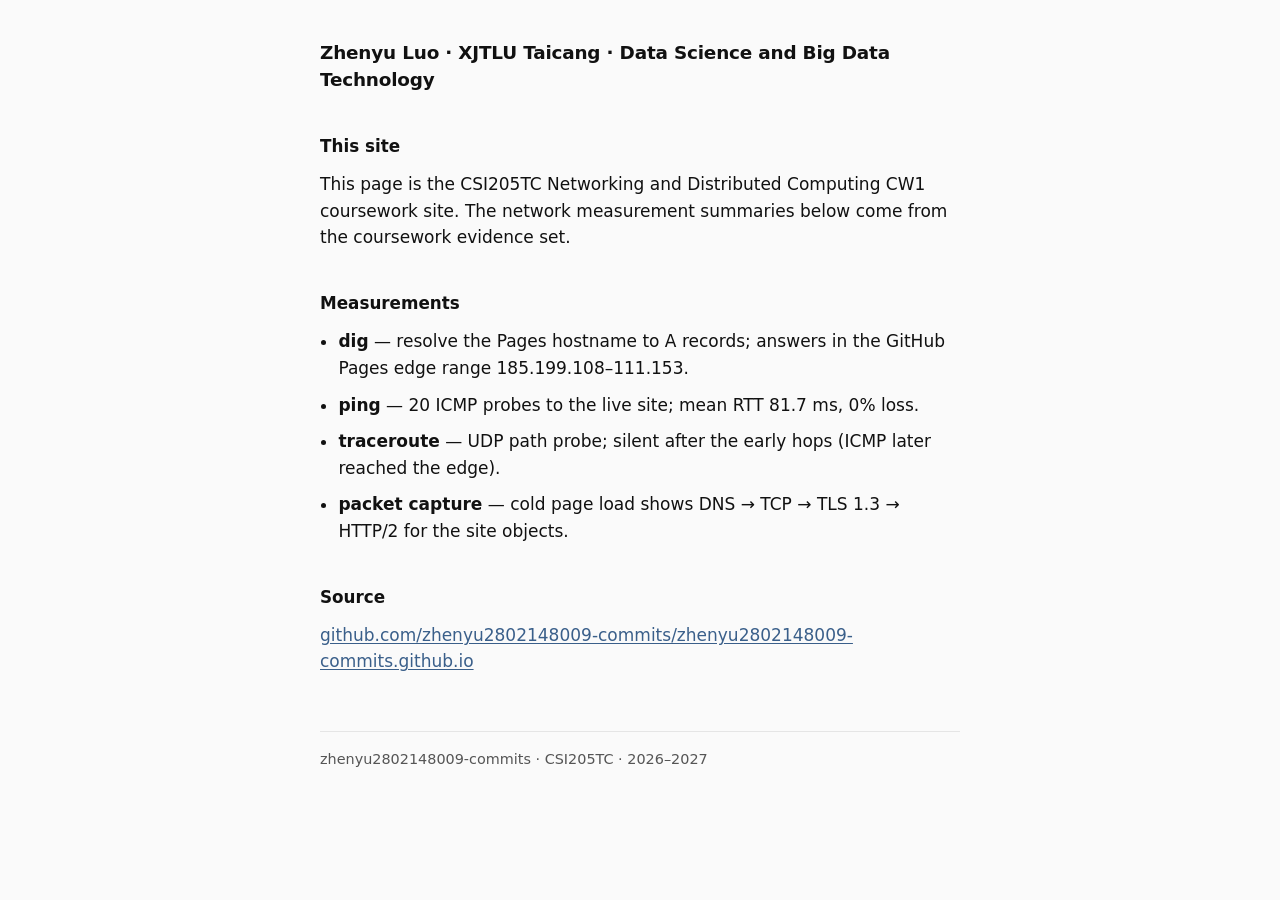
==== commit a079135f: "Redesign Q2 site: four-block coursework note page Replace portfolio-style nav/theme page with a ligh" ====
--- a/index.html
+++ b/index.html
@@ -3,126 +3,46 @@
 <head>
   <meta charset="UTF-8">
   <meta name="viewport" content="width=device-width, initial-scale=1.0">
-  <meta name="description" content="LUO Zhenyu — Year-3 Computer Science student at XJTLU. Minimal personal page used as the CSI205TC Q2 measurement target.">
-  <meta name="author" content="LUO Zhenyu">
-  <meta name="color-scheme" content="dark light">
-  <meta property="og:title" content="LUO Zhenyu">
-  <meta property="og:description" content="Computer Science student at XJTLU. Networking and distributed systems coursework.">
-  <meta property="og:type" content="website">
-  <meta property="og:url" content="https://zhenyu2802148009-commits.github.io/">
-  <meta name="theme-color" content="#0f172a">
-  <title>LUO Zhenyu</title>
-  <link rel="icon" href="data:image/svg+xml,%3Csvg xmlns='http://www.w3.org/2000/svg' viewBox='0 0 64 64'%3E%3Crect width='64' height='64' rx='12' fill='%230f172a'/%3E%3Ctext x='32' y='42' font-family='Arial,Helvetica,sans-serif' font-size='28' font-weight='bold' fill='%2338bdf8' text-anchor='middle'%3EZL%3C/text%3E%3C/svg%3E">
+  <meta name="description" content="CSI205TC CW1 coursework site — Zhenyu Luo, XJTLU Taicang.">
+  <meta name="author" content="Zhenyu Luo">
+  <title>Zhenyu Luo · CSI205TC CW1</title>
   <link rel="stylesheet" href="css/style.css">
 </head>
 <body>
-  <a class="skip-link" href="#main">Skip to main content</a>
+  <main class="wrap">
+    <header>
+      <h1>Zhenyu Luo · XJTLU Taicang · Data Science and Big Data Technology</h1>
+    </header>
 
-  <header class="site-header">
-    <nav class="nav container" aria-label="Main navigation">
-      <a class="brand" href="#top">LUO Zhenyu</a>
-      <button class="nav-toggle" id="navToggle" aria-expanded="false" aria-controls="navMenu" aria-label="Toggle navigation menu">
-        <span class="bar"></span><span class="bar"></span><span class="bar"></span>
-      </button>
-      <ul class="nav-menu" id="navMenu">
-        <li><a href="#about">About</a></li>
-        <li><a href="#skills">Skills</a></li>
-        <li><a href="#projects">Projects</a></li>
-        <li><a href="#contact">Contact</a></li>
-        <li>
-          <button class="theme-btn" id="themeToggle" aria-label="Toggle colour theme" title="Toggle theme">
-            <span class="theme-icon" aria-hidden="true">☾</span>
-          </button>
-        </li>
-      </ul>
-    </nav>
-  </header>
-
-  <main id="main">
-    <span id="top"></span>
-
-    <section class="hero" aria-labelledby="hero-title">
-      <div class="container">
-        <p class="eyebrow">Personal page · CSI205TC Q2</p>
-        <h1 id="hero-title">LUO Zhenyu</h1>
-        <p class="tagline">
-          Year-3 Computer Science undergraduate at
-          Xi'an Jiaotong-Liverpool University (XJTLU).
-          This term I am working through networking and distributed-systems coursework.
-        </p>
-      </div>
+    <section aria-labelledby="this-site">
+      <h2 id="this-site">This site</h2>
+      <p>
+        This page is the CSI205TC Networking and Distributed Computing CW1
+        coursework site. The network measurement summaries below come from the
+        coursework evidence set.
+      </p>
     </section>
 
-    <section id="about" class="section" aria-labelledby="about-title">
-      <div class="container narrow">
-        <h2 id="about-title">About</h2>
-        <p>
-          I am a Computer Science student at XJTLU in Suzhou.
-          Recent modules cover socket programming, packet analysis, and distributed
-          computation with tools such as Spark.
-        </p>
-        <p>
-          This site is a small, hand-written page with no third-party dependencies —
-          no CDN fonts, no analytics, no external scripts — so its delivery path
-          (DNS → TCP → TLS → HTTP/2) stays clean to capture for the CSI205TC coursework.
-        </p>
-        <p>
-          It is meant as a plain personal introduction and a stable measurement target,
-          not as a portfolio or job site.
-        </p>
-      </div>
+    <section aria-labelledby="measurements">
+      <h2 id="measurements">Measurements</h2>
+      <ul class="meas">
+        <li><strong>dig</strong> — resolve the Pages hostname to A records; answers in the GitHub Pages edge range 185.199.108–111.153.</li>
+        <li><strong>ping</strong> — 20 ICMP probes to the live site; mean RTT 81.7&nbsp;ms, 0% loss.</li>
+        <li><strong>traceroute</strong> — UDP path probe; silent after the early hops (ICMP later reached the edge).</li>
+        <li><strong>packet capture</strong> — cold page load shows DNS → TCP → TLS&nbsp;1.3 → HTTP/2 for the site objects.</li>
+      </ul>
     </section>
 
-    <section id="skills" class="section section-alt" aria-labelledby="skills-title">
-      <div class="container narrow">
-        <h2 id="skills-title">Skills</h2>
-        <p class="skills-line">Python · sockets · Wireshark · Spark</p>
-      </div>
-    </section>
-
-    <section id="projects" class="section" aria-labelledby="projects-title">
-      <div class="container narrow">
-        <h2 id="projects-title">Projects</h2>
-        <article class="project">
-          <h3>This website</h3>
-          <p>
-            A zero-dependency responsive page on GitHub Pages (HTTPS / HTTP/2).
-            Used as the live endpoint for dig, ping, traceroute and Wireshark analysis
-            in CSI205TC Question 2.
-          </p>
-        </article>
-        <article class="project">
-          <h3>Video streaming over TCP and UDP</h3>
-          <p>
-            Coursework that streams video frames over TCP and UDP sockets, with
-            receiver-side reassembly and a Wireshark-based comparison of
-            reliability, latency and throughput.
-          </p>
-        </article>
-      </div>
-    </section>
-
-    <section id="contact" class="section section-alt" aria-labelledby="contact-title">
-      <div class="container narrow">
-        <h2 id="contact-title">Contact</h2>
-        <p class="contact-line">
-          <a href="https://github.com/zhenyu2802148009-commits" rel="noopener">github.com/zhenyu2802148009-commits</a>
-          <span class="sep" aria-hidden="true">·</span>
-          <a href="mailto:zhenyu.luo24@student.xjtlu.edu.cn">zhenyu.luo24@student.xjtlu.edu.cn</a>
-        </p>
-      </div>
+    <section aria-labelledby="source">
+      <h2 id="source">Source</h2>
+      <p>
+        <a href="https://github.com/zhenyu2802148009-commits/zhenyu2802148009-commits.github.io">github.com/zhenyu2802148009-commits/zhenyu2802148009-commits.github.io</a>
+      </p>
     </section>
   </main>
 
-  <footer class="site-footer">
-    <div class="container footer-inner">
-      <p>© <span id="year">2026</span> LUO Zhenyu · vanilla HTML / CSS / JS ·
-        <a href="https://pages.github.com/" rel="noopener">GitHub Pages</a></p>
-      <p class="footer-note">No cookies · no trackers · no third-party requests</p>
-    </div>
+  <footer class="wrap foot">
+    <p>zhenyu2802148009-commits · CSI205TC · 2026–2027</p>
   </footer>
-
-  <button id="backTop" class="back-top" aria-label="Back to top" title="Back to top">↑</button>
-  <script src="js/main.js" defer></script>
 </body>
 </html>
--- a/css/style.css
+++ b/css/style.css
@@ -1,204 +1,93 @@
-/* LUO Zhenyu — minimal personal page
-   Zero dependencies · CSS custom properties · Flex layout
-   Dark default; light via [data-theme] or prefers-color-scheme
-*/
-
-:root {
-  --bg: #0b1220;
-  --bg-alt: #0f172a;
-  --surface: #111c33;
-  --border: #24345c;
-  --text: #e5ecf8;
-  --text-dim: #9db0d0;
-  --accent: #38bdf8;
-  --maxw: 720px;
-  --navw: 960px;
-  color-scheme: dark;
-}
-
-[data-theme="light"] {
-  --bg: #f7f9fc;
-  --bg-alt: #eef3f9;
-  --surface: #ffffff;
-  --border: #d5deea;
-  --text: #17233a;
-  --text-dim: #51617e;
-  --accent: #0369a1;
-  color-scheme: light;
-}
+/* CSI205TC Q2 — coursework note page. No CDN, no frameworks. */
 
 * { box-sizing: border-box; }
 
-html { scroll-behavior: smooth; }
+html {
+  -webkit-text-size-adjust: 100%;
+}
 
 body {
   margin: 0;
-  font-family: "Avenir Next", "Segoe UI", "PingFang SC", "Hiragino Sans GB",
-    "Microsoft YaHei", system-ui, sans-serif;
-  background: var(--bg);
-  color: var(--text);
-  line-height: 1.7;
-  font-size: 1.05rem;
-  -webkit-font-smoothing: antialiased;
+  background: #fafafa;
+  color: #111;
+  font-family: system-ui, -apple-system, "Segoe UI", Helvetica, Arial, sans-serif;
+  font-size: 17px;
+  line-height: 1.55;
 }
 
-a { color: var(--accent); text-decoration: none; }
-a:hover { text-decoration: underline; }
-
-.container { width: min(var(--navw), 92%); margin-inline: auto; }
-.narrow { width: min(var(--maxw), 92%); margin-inline: auto; }
-
-.skip-link {
-  position: absolute; left: -9999px; top: 0;
-  background: var(--accent); color: #04121f;
-  padding: 0.5rem 1rem; border-radius: 0 0 8px 0; z-index: 100;
-}
-.skip-link:focus { left: 0; }
-
-.site-header {
-  position: sticky; top: 0; z-index: 50;
-  background: color-mix(in srgb, var(--bg) 88%, transparent);
-  backdrop-filter: blur(8px);
-  border-bottom: 1px solid var(--border);
+.wrap {
+  max-width: 680px;
+  margin: 0 auto;
+  padding: 2.5rem 1.25rem 1rem;
 }
 
-.nav {
-  display: flex; align-items: center; justify-content: space-between;
-  gap: 1rem; padding: 0.85rem 0;
+header {
+  margin-bottom: 2.5rem;
 }
 
-.brand {
-  font-weight: 700; font-size: 1.05rem; color: var(--text);
-  letter-spacing: -0.01em;
-}
-.brand:hover { text-decoration: none; color: var(--accent); }
-
-.nav-menu {
-  display: flex; align-items: center; gap: 1.25rem;
-  list-style: none; margin: 0; padding: 0;
-}
-.nav-menu a:not(.theme-btn) { color: var(--text-dim); font-weight: 600; font-size: 0.95rem; }
-.nav-menu a:not(.theme-btn):hover { color: var(--accent); text-decoration: none; }
-
-.nav-toggle { display: none; background: none; border: 0; cursor: pointer; padding: 0.4rem; }
-.nav-toggle .bar {
-  display: block; width: 22px; height: 2.5px; margin: 4.5px 0;
-  background: var(--text); border-radius: 2px;
-}
-.nav-toggle[aria-expanded="true"] .bar:nth-child(1) { transform: translateY(7px) rotate(45deg); }
-.nav-toggle[aria-expanded="true"] .bar:nth-child(2) { opacity: 0; }
-.nav-toggle[aria-expanded="true"] .bar:nth-child(3) { transform: translateY(-7px) rotate(-45deg); }
-.nav-toggle .bar { transition: transform 0.2s, opacity 0.2s; }
-
-.theme-btn {
-  display: inline-grid; place-items: center;
-  width: 2.2rem; height: 2.2rem; border-radius: 50%;
-  border: 1px solid var(--border); background: var(--surface);
-  color: var(--text); font-size: 0.95rem; cursor: pointer;
-}
-.theme-btn:hover { border-color: var(--accent); }
-
-.hero { padding: clamp(3.2rem, 9vw, 5.5rem) 0 2rem; }
-.eyebrow {
-  margin: 0 0 0.6rem; color: var(--accent);
-  letter-spacing: 0.08em; font-size: 0.8rem; font-weight: 700;
-  text-transform: uppercase;
-}
-.hero h1 {
-  margin: 0 0 1rem;
-  font-size: clamp(2.2rem, 5.5vw, 3rem);
-  line-height: 1.15; letter-spacing: -0.02em; font-weight: 750;
-}
-.tagline {
-  margin: 0; font-size: 1.12rem; color: var(--text-dim); max-width: 36em;
-}
-
-.section { padding: clamp(2.2rem, 5vw, 3.4rem) 0; }
-.section-alt { background: var(--bg-alt); border-block: 1px solid var(--border); }
-
-.section h2 {
-  margin: 0 0 1.2rem;
-  font-size: clamp(1.35rem, 3vw, 1.65rem);
+h1 {
+  margin: 0;
+  font-size: 1.15rem;
+  font-weight: 650;
+  line-height: 1.45;
   letter-spacing: -0.01em;
 }
 
-.section p { margin: 0 0 1rem; color: var(--text-dim); }
-.section p:last-child { margin-bottom: 0; }
-
-.skills-line {
-  margin: 0;
-  font-size: 1.15rem;
-  font-weight: 600;
-  color: var(--text);
-  letter-spacing: 0.01em;
+section {
+  margin-bottom: 2.5rem;
 }
 
-.project {
-  padding: 1.15rem 0;
-  border-top: 1px solid var(--border);
-}
-.project:first-of-type { border-top: 0; padding-top: 0; }
-.project h3 {
-  margin: 0 0 0.45rem;
-  font-size: 1.08rem;
-  font-weight: 700;
-}
-.project p { margin: 0; }
-
-.contact-line {
-  margin: 0;
-  display: flex; flex-wrap: wrap; align-items: baseline; gap: 0.35rem 0.6rem;
-  font-weight: 600;
-}
-.contact-line .sep { color: var(--text-dim); font-weight: 400; }
-
-.site-footer {
-  border-top: 1px solid var(--border);
-  background: var(--bg-alt);
-  padding: 1.4rem 0;
-}
-.footer-inner {
-  display: flex; flex-wrap: wrap; justify-content: space-between; gap: 0.5rem;
-  color: var(--text-dim); font-size: 0.9rem;
-}
-.footer-inner p { margin: 0; }
-.footer-note { opacity: 0.8; }
-
-.back-top {
-  position: fixed; right: 1.1rem; bottom: 1.1rem; z-index: 40;
-  width: 2.5rem; height: 2.5rem; border-radius: 50%;
-  border: 1px solid var(--border); background: var(--surface); color: var(--text);
-  font-size: 1.05rem; cursor: pointer;
-  opacity: 0; visibility: hidden; transform: translateY(6px);
-  transition: opacity 0.2s, transform 0.2s, visibility 0.2s;
-}
-.back-top.show { opacity: 1; visibility: visible; transform: none; }
-.back-top:hover { border-color: var(--accent); color: var(--accent); }
-
-@media (prefers-reduced-motion: reduce) {
-  html { scroll-behavior: auto; }
-  .back-top { transition: none; }
+h2 {
+  margin: 0 0 0.75rem;
+  font-size: 1.05rem;
+  font-weight: 650;
 }
 
-@media (max-width: 768px) {
-  .nav-toggle { display: block; }
-  .nav-menu {
-    position: absolute; top: 100%; left: 0; right: 0;
-    flex-direction: column; align-items: stretch; gap: 0;
-    background: var(--bg); border-bottom: 1px solid var(--border);
-    padding: 0.4rem 4%; max-height: 0; overflow: hidden;
-    transition: max-height 0.25s ease;
-  }
-  .nav-menu.open { max-height: 280px; padding-bottom: 0.7rem; }
-  .nav-menu li { border-top: 1px solid var(--border); }
-  .nav-menu li:first-child { border-top: 0; }
-  .nav-menu a:not(.theme-btn) { display: block; padding: 0.8rem 0.15rem; }
-  .nav-menu li:last-child { padding: 0.55rem 0.15rem; }
-  body { font-size: 1.02rem; }
+p {
+  margin: 0 0 0.75rem;
 }
 
-@media print {
-  .site-header, .back-top, .theme-btn, .nav-toggle { display: none !important; }
-  body { background: #fff; color: #000; }
-  a { color: #000; }
+p:last-child {
+  margin-bottom: 0;
 }
+
+.meas {
+  margin: 0;
+  padding-left: 1.15rem;
+}
+
+.meas li {
+  margin-bottom: 0.65rem;
+}
+
+.meas li:last-child {
+  margin-bottom: 0;
+}
+
+a {
+  color: #3a5f8a;
+  text-decoration: underline;
+  text-underline-offset: 2px;
+}
+
+a:hover {
+  color: #244a70;
+}
+
+.foot {
+  padding-top: 0;
+  padding-bottom: 2.5rem;
+  color: #555;
+  font-size: 0.9rem;
+}
+
+.foot p {
+  margin: 0;
+  border-top: 1px solid #e5e5e5;
+  padding-top: 1rem;
+}
+
+@media (max-width: 480px) {
+  body { font-size: 16px; }
+  .wrap { padding-left: 1rem; padding-right: 1rem; }
+}
